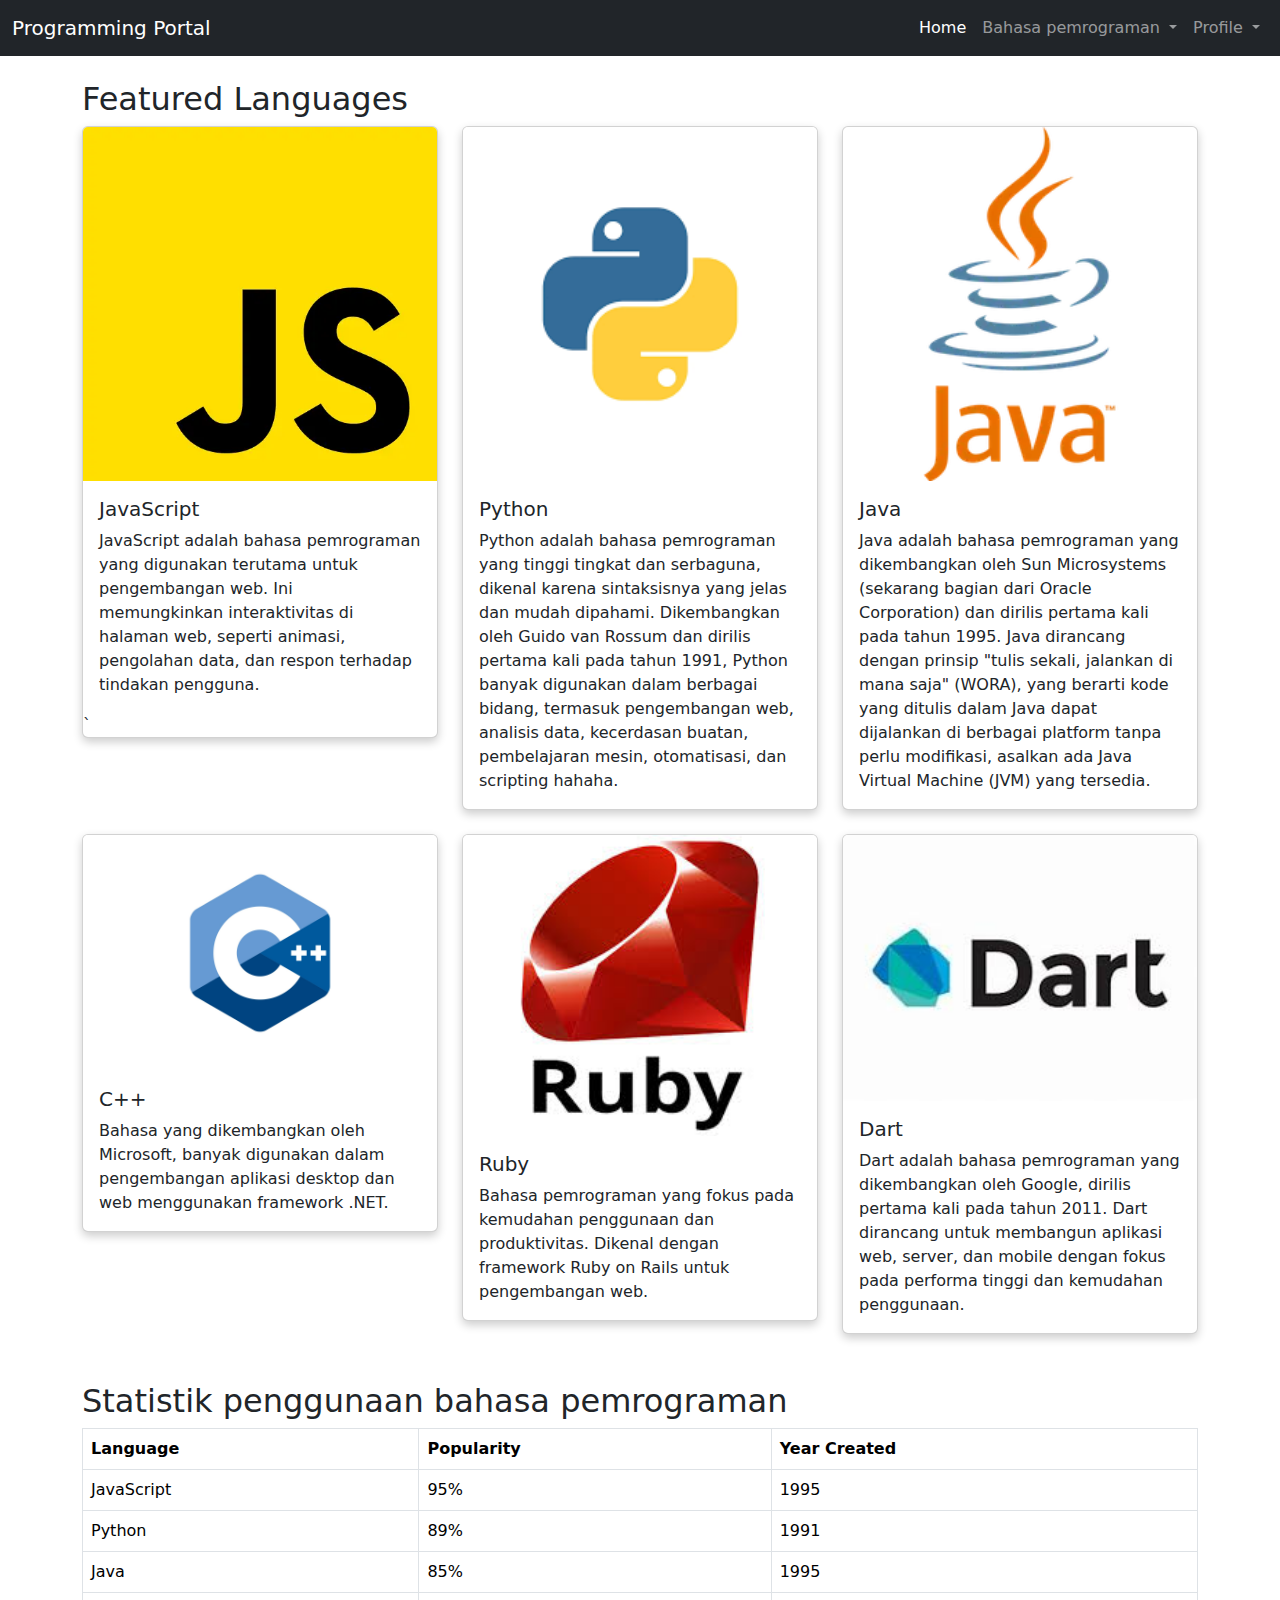
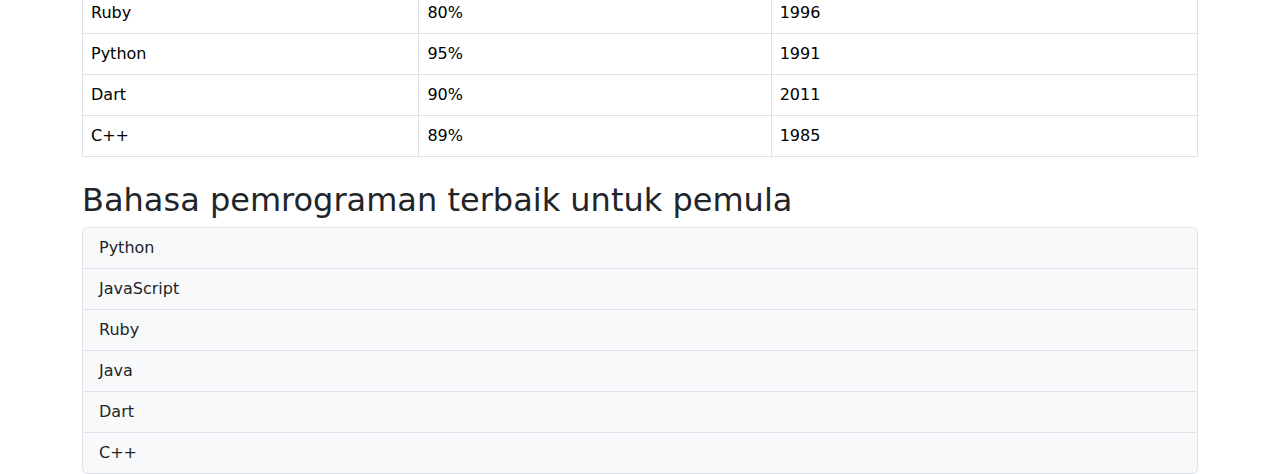
==== language.html @ 84436faf "UI: redesign the navbar. Feature: Add profile page in profile bar" ====
<!DOCTYPE html>
<html lang="en">
<head>
    <link
    href="https://cdn.jsdelivr.net/npm/bootstrap@5.3.0/dist/css/bootstrap.min.css"
    rel="stylesheet"
  />
  <link rel="stylesheet" href="css/styles.css" />
    <meta charset="UTF-8">
    <meta name="viewport" content="width=device-width, initial-scale=1.0">
    <title>Document</title>
</head>
<body>

    <nav class="navbar navbar-expand-lg navbar-dark bg-dark">
        <div class="container-fluid">
          <a class="navbar-brand" href="#">Programming Portal</a>
          <button
            class="navbar-toggler"
            type="button"
            data-bs-toggle="collapse"
            data-bs-target="#navbarNav"
          >
            <span class="navbar-toggler-icon"></span>
          </button>
          <div class="collapse navbar-collapse" id="navbarNav">
            <ul class="navbar-nav ms-auto">
              <li class="nav-item">
                <a class="nav-link active" href="index.html">Home</a>
              </li>
              <li class="nav-item dropdown">
                <a
                  class="nav-link dropdown-toggle"
                  href="#"
                  id="navbarProfile"
                  role="button"
                  data-bs-toggle="dropdown"
                  aria-expanded="false"
                >
                  Bahasa pemrograman
                </a>
                <ul class="dropdown-menu dropdown-menu-end" aria-labelledby="navbarProfile">
                  <li><a class="dropdown-item" href="language.html">Bahasa pemrograman</a></li>
                  <li class="nav-item"><a class="dropdown-item" href="#apakek">Statistik</a></li>
                  <li class="nav-item"><a class="dropdown-item" href="#apakek">Bahasa pemrograman untuk pemula</a></li>
  
                </ul>
              </li>
             
              <li class="nav-item dropdown">
                <a
                  class="nav-link dropdown-toggle"
                  href="#"
                  id="navbarProfile"
                  role="button"
                  data-bs-toggle="dropdown"
                  aria-expanded="false"
                >
                  Profile
                </a>
                <ul class="dropdown-menu dropdown-menu-end" aria-labelledby="navbarProfile">
                  <li><a class="dropdown-item" href="profile.html">View Profile</a></li>
                  <li><hr class="dropdown-divider" /></li>
                  <li><a class="dropdown-item" href="login.html">Logout</a></li>
                </ul>
              </li>
            </ul>
          </div>
        </div>
      </nav>
      

    <div class="container mt-4">
        <section id="languages" class="mt-4">
            <h2>Featured Languages</h2>
            <div class="row">
              <div class="col-md-4">
                <div class="card mb-4">
                  <img
                    src="image/image-JavaScript.webp"
                    class="card-img-top"
                    alt="JavaScript Image"
                  />
                  <div class="card-body">
                    <h5 class="card-title">JavaScript</h5>
                    <p class="card-text">
                      JavaScript adalah bahasa pemrograman yang digunakan terutama
                      untuk pengembangan web. Ini memungkinkan interaktivitas di
                      halaman web, seperti animasi, pengolahan data, dan respon
                      terhadap tindakan pengguna.
                    </p>
                  </div>
                  `
                </div>
              </div>
              <div class="col-md-4">
                <div class="card mb-4">
                  <img
                    src="image/gambar_python.png"
                    class="card-img-top"
                    alt="Python Image"
                  />
                  <div class="card-body">
                    <h5 class="card-title">Python</h5>
                    <p class="card-text">
                      Python adalah bahasa pemrograman yang tinggi tingkat dan
                      serbaguna, dikenal karena sintaksisnya yang jelas dan mudah
                      dipahami. Dikembangkan oleh Guido van Rossum dan dirilis
                      pertama kali pada tahun 1991, Python banyak digunakan dalam
                      berbagai bidang, termasuk pengembangan web, analisis data,
                      kecerdasan buatan, pembelajaran mesin, otomatisasi, dan
                      scripting hahaha.
                    </p>
                  </div>
                </div>
              </div>
              <div class="col-md-4">
                <div class="card mb-4">
                  <img
                    src="image/gambar_java.webp"
                    class="card-img-top"
                    alt="Java Image"
                  />
                  <div class="card-body">
                    <h5 class="card-title">Java</h5>
                    <p class="card-text">
                      Java adalah bahasa pemrograman yang dikembangkan oleh Sun
                      Microsystems (sekarang bagian dari Oracle Corporation) dan
                      dirilis pertama kali pada tahun 1995. Java dirancang dengan
                      prinsip "tulis sekali, jalankan di mana saja" (WORA), yang
                      berarti kode yang ditulis dalam Java dapat dijalankan di
                      berbagai platform tanpa perlu modifikasi, asalkan ada Java
                      Virtual Machine (JVM) yang tersedia.
                    </p>
                  </div>
                </div>
              </div>
              <div class="col-md-4">
                <div class="card mb-4">
                  <img src="image/gambar_C++.jpg" class="card-img-top" alt="C++" />
                  <div class="card-body">
                    <h5 class="card-title">C++</h5>
                    <p class="card-text">
                      Bahasa yang dikembangkan oleh Microsoft, banyak digunakan
                      dalam pengembangan aplikasi desktop dan web menggunakan
                      framework .NET.
                    </p>
                  </div>
                </div>
              </div>
              <div class="col-md-4">
                <div class="card mb-4">
                  <img
                    src="image/gambar_ruby.jpg"
                    class="card-img-top"
                    alt="Ruby Image"
                  />
                  <div class="card-body">
                    <h5 class="card-title">Ruby</h5>
                    <p class="card-text">
                      Bahasa pemrograman yang fokus pada kemudahan penggunaan dan
                      produktivitas. Dikenal dengan framework Ruby on Rails untuk
                      pengembangan web.
                    </p>
                  </div>
                </div>
              </div>
              <div class="col-md-4">
                <div class="card mb-4">
                  <img
                    src="image/gambar_dart.jpg"
                    class="card-img-top"
                    alt="Dart Image"
                  />
                  <div class="card-body">
                    <h5 class="card-title">Dart</h5>
                    <p class="card-text">
                      Dart adalah bahasa pemrograman yang dikembangkan oleh Google,
                      dirilis pertama kali pada tahun 2011. Dart dirancang untuk
                      membangun aplikasi web, server, dan mobile dengan fokus pada
                      performa tinggi dan kemudahan penggunaan.
                    </p>
                  </div>
                </div>
              </div>
            </div>
          </section>
          <section class="mt-4" id="apakek">
            <h2>Statistik penggunaan bahasa pemrograman</h2>
            <table class="table table-bordered">    
                
    
              <thead>
                <tr>
                  <th>Language</th>
                  <th>Popularity</th>
                  <th>Year Created</th>
                </tr>
              </thead>
              <tbody>
                <tr>
                  <td>JavaScript</td>
                  <td>95%</td>
                  <td>1995</td>
                </tr>
                <tr>
                  <td>Python</td>
                  <td>89%</td>
                  <td>1991</td>
                </tr>
                <tr>
                  <td>Java</td>
                  <td>85%</td>
                  <td>1995</td>
                </tr>
                <tr>
                    <td>Ruby</td>
                    <td>80%</td>
                    <td>1996</td>
                  </tr>
                  <tr>
                    <td>Python</td>
                    <td>95%</td>
                    <td>1991</td>
                  </tr>
                  <tr>
                    <td>Dart</td>
                    <td>90%</td>
                    <td>2011</td>
                  </tr>
                  <tr>
                    <td>C++</td>
                    <td>89%</td>
                    <td>1985</td>
                  </tr>
              </tbody>
            </table>
          </section>
    
          <section class="mt-4" id="apaaja">
            <h2>Bahasa pemrograman terbaik untuk pemula</h2>
            <ul class="list-group">
              <li class="list-group-item">Python</li>
              <li class="list-group-item">JavaScript</li>
              <li class="list-group-item">Ruby</li>
              <li class="list-group-item">Java</li>
              <li class="list-group-item">Dart</li>
              <li class="list-group-item">C++</li>
            
            </ul>
          </section>
    </div>

    <script src="https://cdn.jsdelivr.net/npm/bootstrap@5.3.0/dist/js/bootstrap.bundle.min.js"></script>

    
</body>
</html>
---- css/styles.css ----
html, body {
    height: 100%;
}

.card {
    box-shadow: 0px 4px 10px rgba(0, 0, 0, 0.2);
}

.list-group-item {
    background-color: #f8f9fa;
}

.footer {
    padding: 15px;
    text-align: center;
    color: white;
}
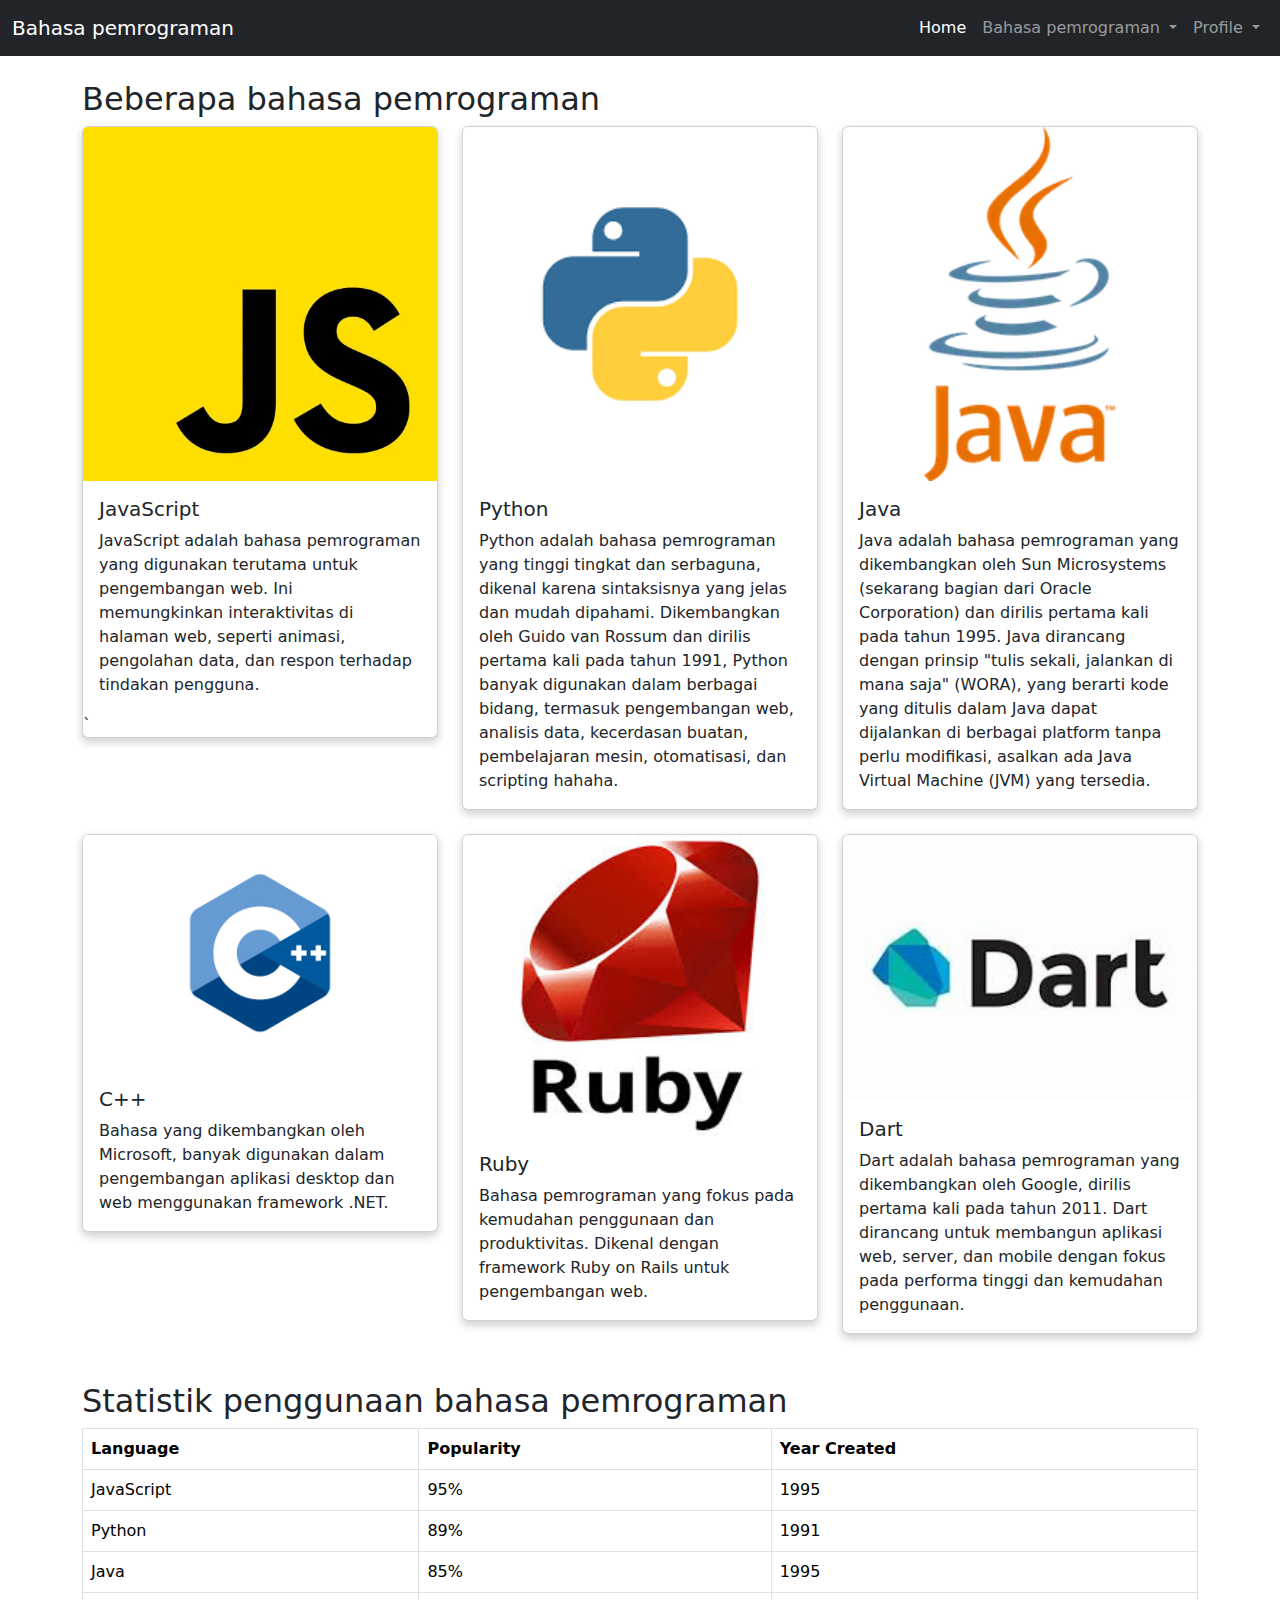
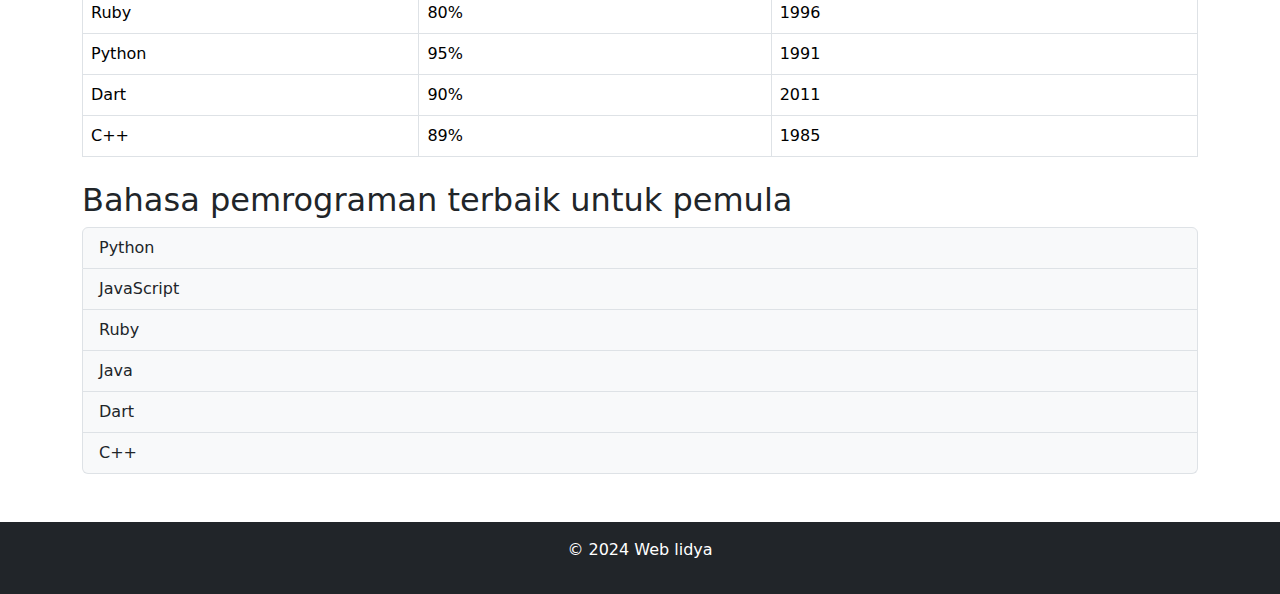
==== commit e3ca9388: "UI: edit some tag & position on home" ====
--- a/language.html
+++ b/language.html
@@ -14,7 +14,7 @@
 
     <nav class="navbar navbar-expand-lg navbar-dark bg-dark">
         <div class="container-fluid">
-          <a class="navbar-brand" href="#">Programming Portal</a>
+          <a class="navbar-brand" href="#">Bahasa pemrograman</a>
           <button
             class="navbar-toggler"
             type="button"
@@ -72,7 +72,7 @@
 
     <div class="container mt-4">
         <section id="languages" class="mt-4">
-            <h2>Featured Languages</h2>
+            <h2>Beberapa bahasa pemrograman</h2>
             <div class="row">
               <div class="col-md-4">
                 <div class="card mb-4">
@@ -251,7 +251,13 @@
           </section>
     </div>
 
+    <footer class="bg-dark text-white text-center py-3 mt-5">
+      <p>&copy; 2024 Web lidya</p>
+  </footer>
+
     <script src="https://cdn.jsdelivr.net/npm/bootstrap@5.3.0/dist/js/bootstrap.bundle.min.js"></script>
+
+
 
     
 </body>
--- a/css/styles.css
+++ b/css/styles.css
@@ -16,4 +16,8 @@
     color: white;
 }
 
+.tutorials {
+    margin-bottom: 40px;
+}
 
+
